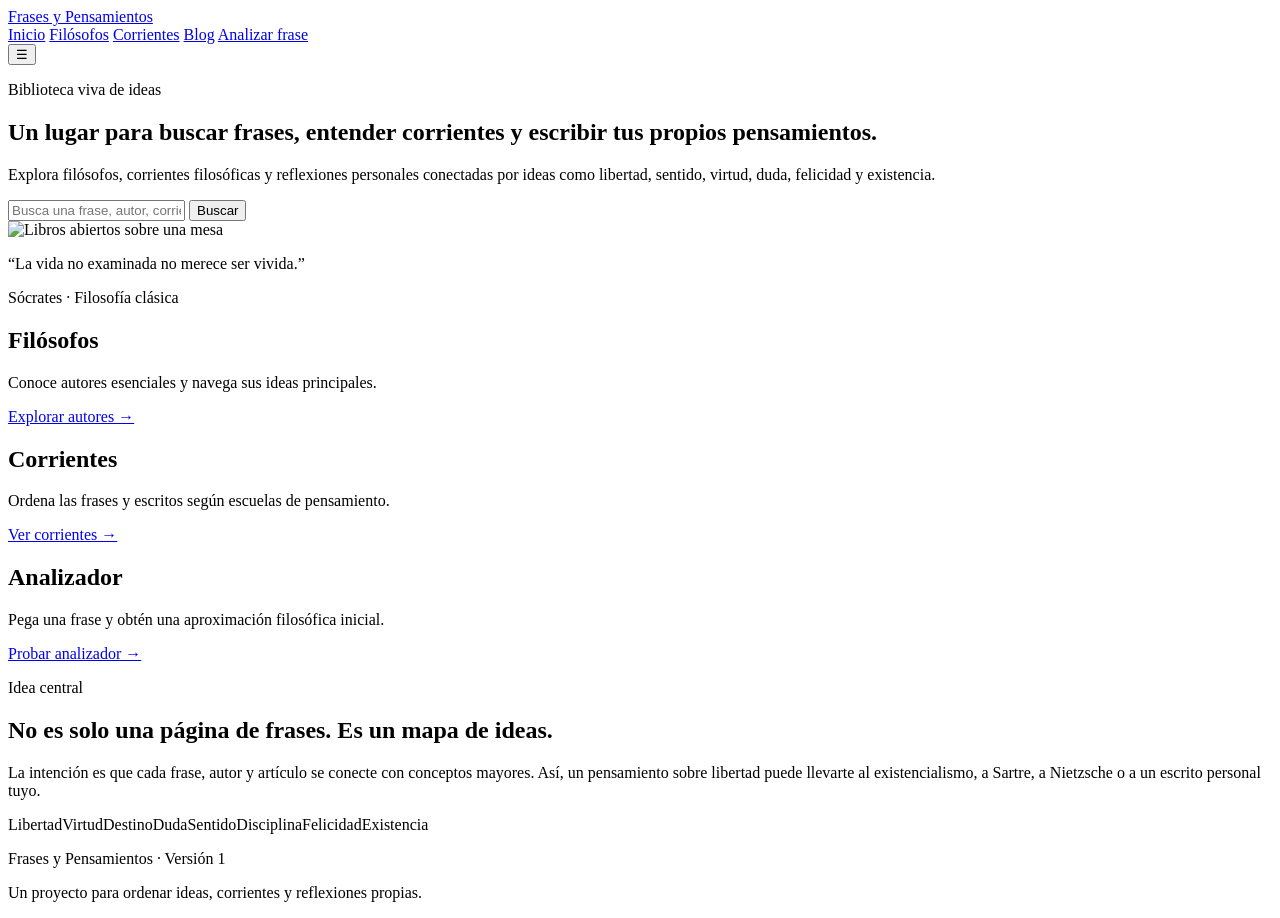
==== index.html @ 65f19bd1 "Crear pagina principal v1" ====
<!DOCTYPE html>
<html lang="es">
<head>
  <meta charset="UTF-8" />
  <meta name="viewport" content="width=device-width, initial-scale=1.0" />
  <title>Frases y Pensamientos</title>
  <link rel="preconnect" href="https://fonts.googleapis.com">
  <link rel="preconnect" href="https://fonts.gstatic.com" crossorigin>
  <link href="https://fonts.googleapis.com/css2?family=Cormorant+Garamond:wght@500;600;700&family=Inter:wght@400;500;600;700&display=swap" rel="stylesheet">
  <link rel="stylesheet" href="styles.css" />
</head>
<body>
  <header class="site-header">
    <a class="brand" href="index.html">Frases y Pensamientos</a>
    <nav class="nav">
      <a href="index.html">Inicio</a>
      <a href="filosofos.html">Filósofos</a>
      <a href="corrientes.html">Corrientes</a>
      <a href="blog.html">Blog</a>
      <a class="nav-cta" href="analizador.html">Analizar frase</a>
    </nav>
    <button class="menu-btn" id="menuBtn">☰</button>
  </header>

  <main>
    <section class="hero">
      <div class="hero-content">
        <p class="eyebrow">Biblioteca viva de ideas</p>
        <h1>Un lugar para buscar frases, entender corrientes y escribir tus propios pensamientos.</h1>
        <p class="hero-text">Explora filósofos, corrientes filosóficas y reflexiones personales conectadas por ideas como libertad, sentido, virtud, duda, felicidad y existencia.</p>
        <div class="search-box large">
          <input id="homeSearch" type="text" placeholder="Busca una frase, autor, corriente o idea..." />
          <button id="homeSearchBtn">Buscar</button>
        </div>
        <div id="homeResults" class="results"></div>
      </div>
      <div class="hero-card">
        <img src="https://images.unsplash.com/photo-1456513080510-7bf3a84b82f8?auto=format&fit=crop&w=900&q=80" alt="Libros abiertos sobre una mesa" />
        <div class="quote-card">
          <p>“La vida no examinada no merece ser vivida.”</p>
          <span>Sócrates · Filosofía clásica</span>
        </div>
      </div>
    </section>

    <section class="section intro-grid">
      <article class="feature-card">
        <h2>Filósofos</h2>
        <p>Conoce autores esenciales y navega sus ideas principales.</p>
        <a href="filosofos.html">Explorar autores →</a>
      </article>
      <article class="feature-card">
        <h2>Corrientes</h2>
        <p>Ordena las frases y escritos según escuelas de pensamiento.</p>
        <a href="corrientes.html">Ver corrientes →</a>
      </article>
      <article class="feature-card">
        <h2>Analizador</h2>
        <p>Pega una frase y obtén una aproximación filosófica inicial.</p>
        <a href="analizador.html">Probar analizador →</a>
      </article>
    </section>

    <section class="section split-section">
      <div>
        <p class="eyebrow">Idea central</p>
        <h2>No es solo una página de frases. Es un mapa de ideas.</h2>
        <p>La intención es que cada frase, autor y artículo se conecte con conceptos mayores. Así, un pensamiento sobre libertad puede llevarte al existencialismo, a Sartre, a Nietzsche o a un escrito personal tuyo.</p>
      </div>
      <div class="concept-cloud">
        <span>Libertad</span><span>Virtud</span><span>Destino</span><span>Duda</span><span>Sentido</span><span>Disciplina</span><span>Felicidad</span><span>Existencia</span>
      </div>
    </section>
  </main>

  <footer class="footer">
    <p>Frases y Pensamientos · Versión 1</p>
    <p>Un proyecto para ordenar ideas, corrientes y reflexiones propias.</p>
  </footer>

  <script src="script.js"></script>
</body>
</html>
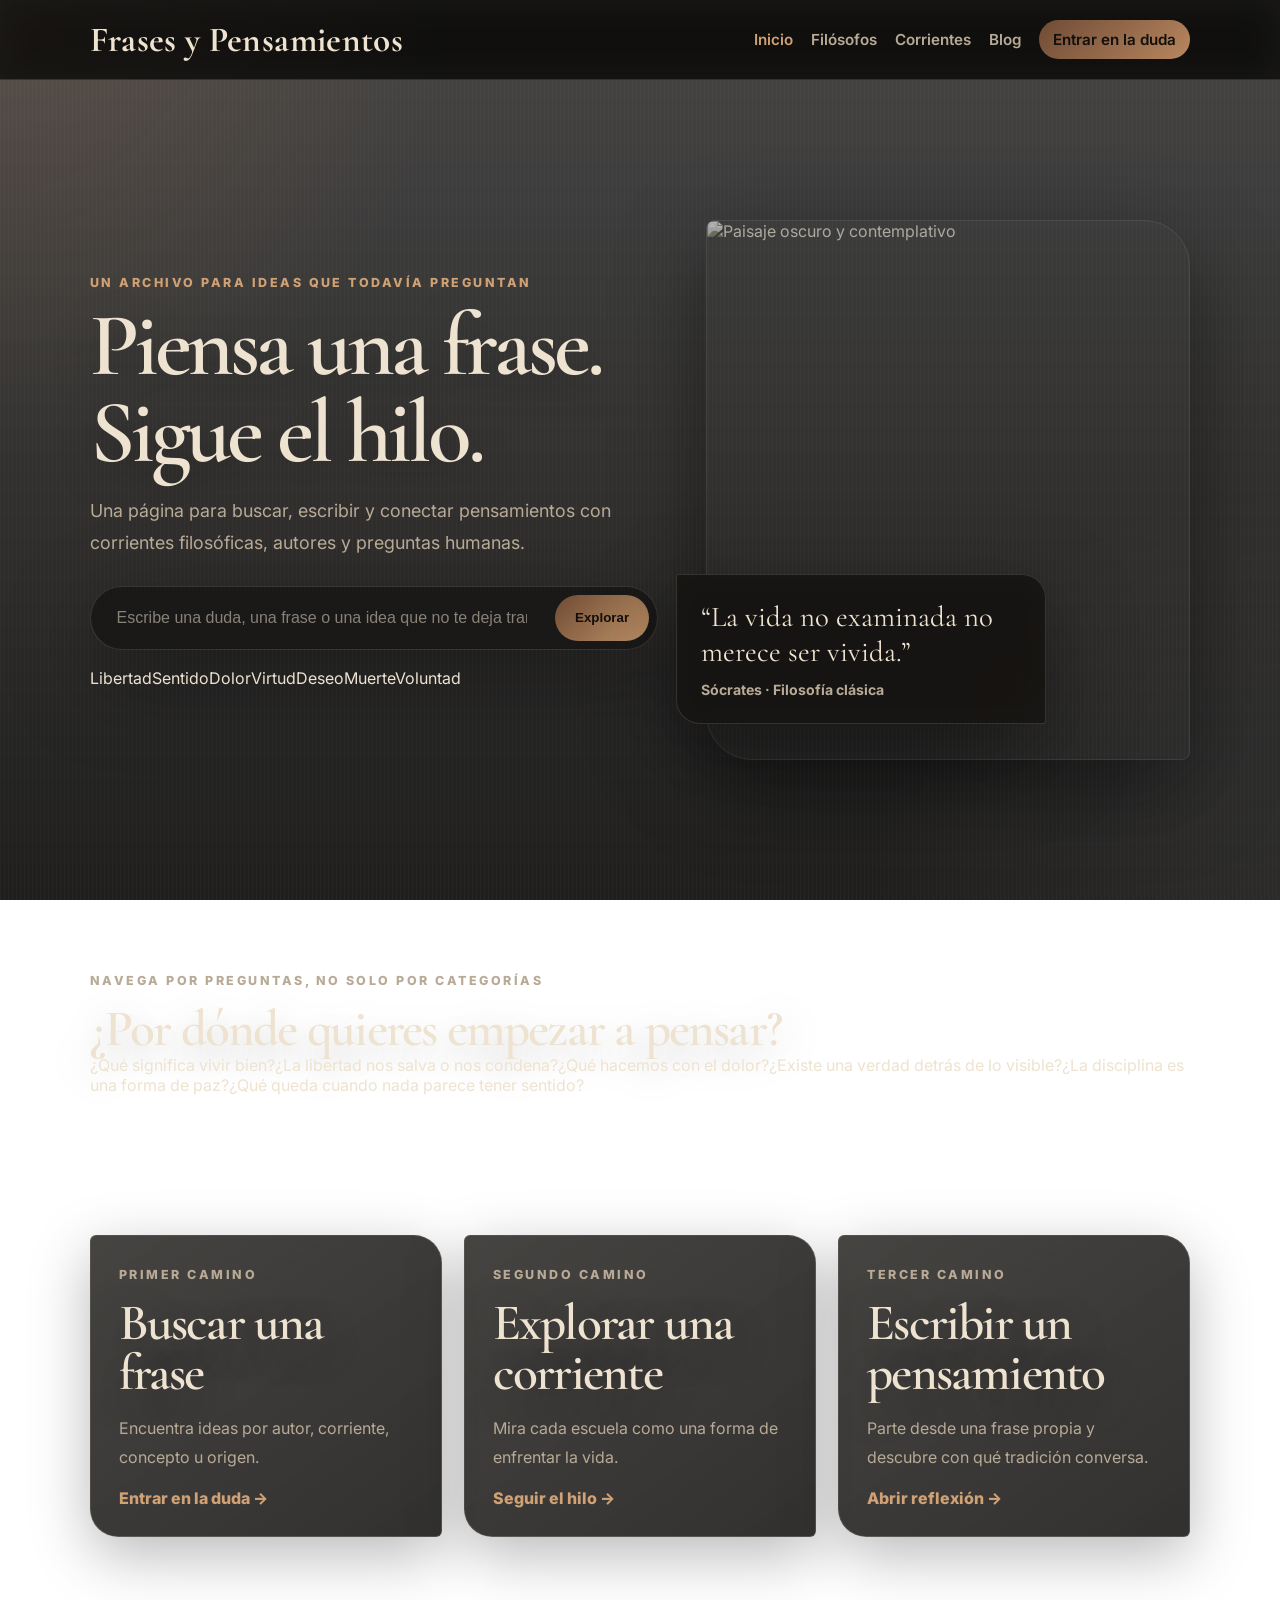
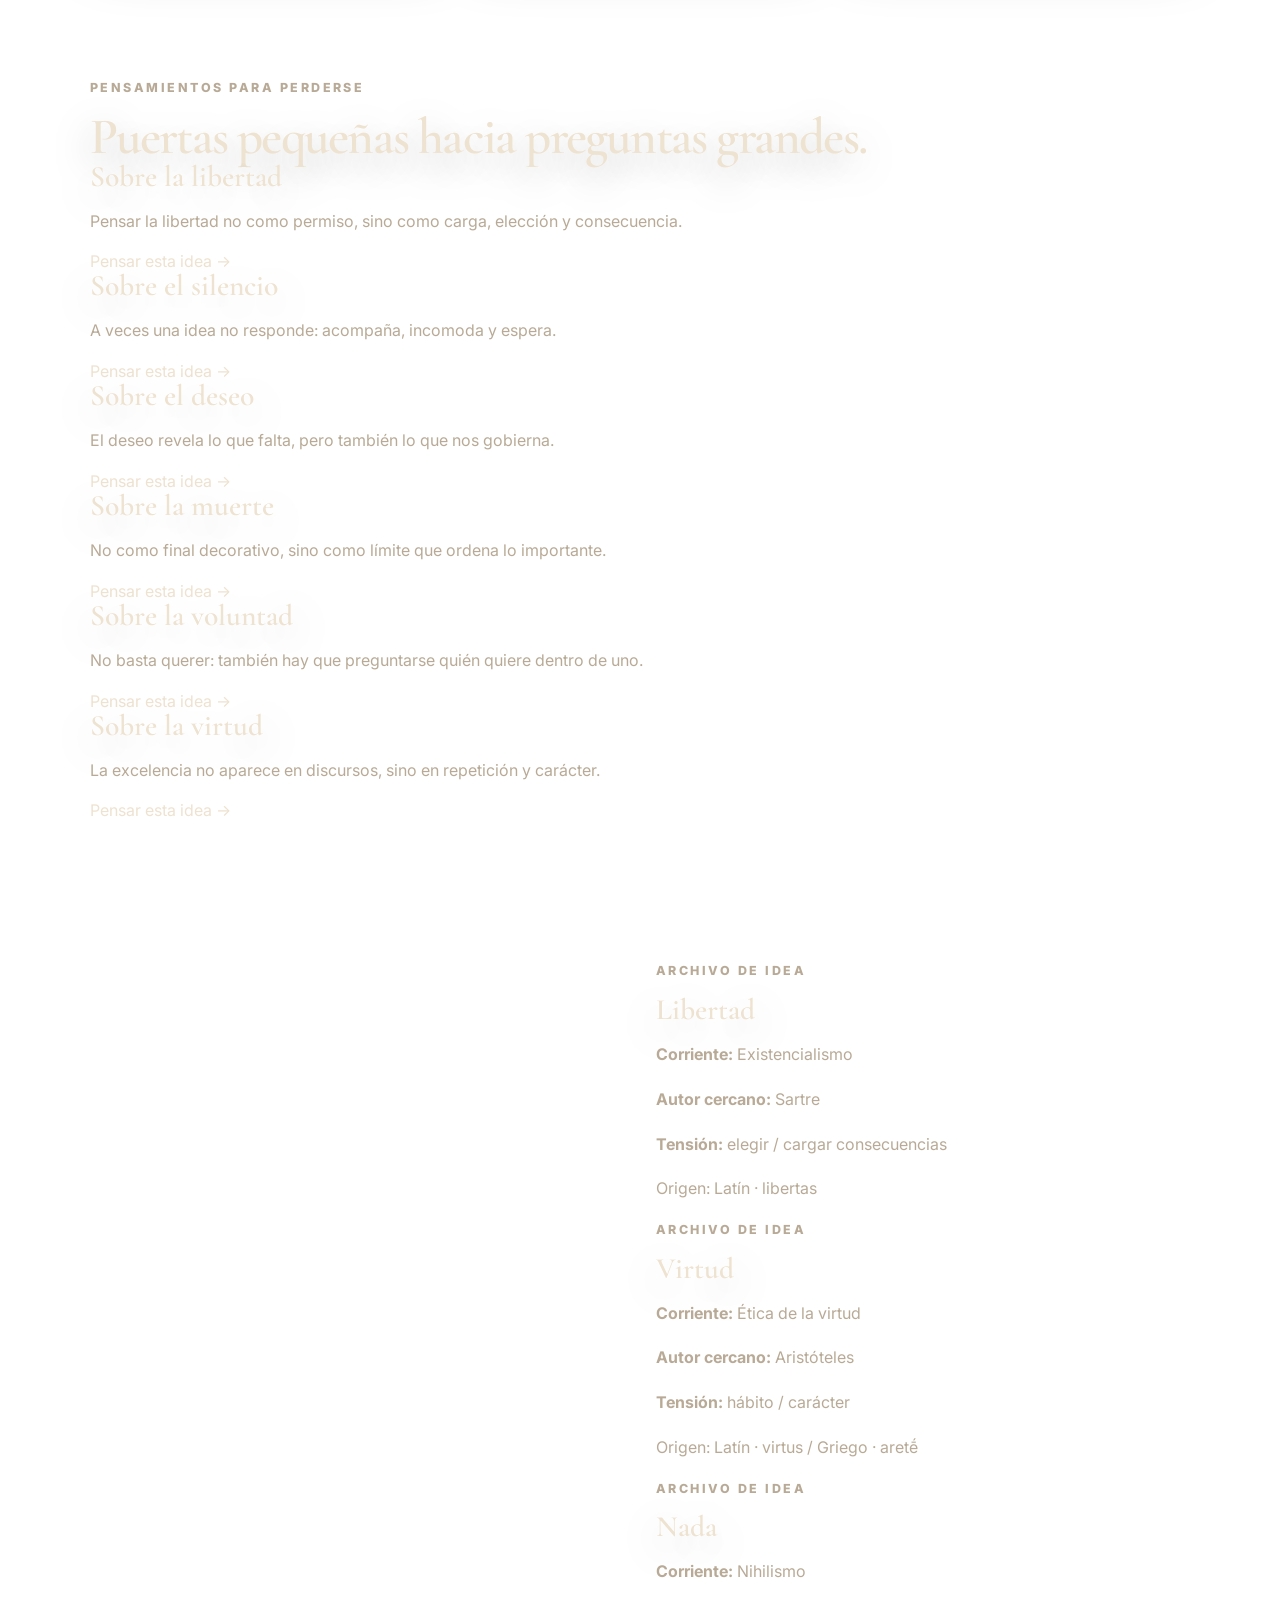
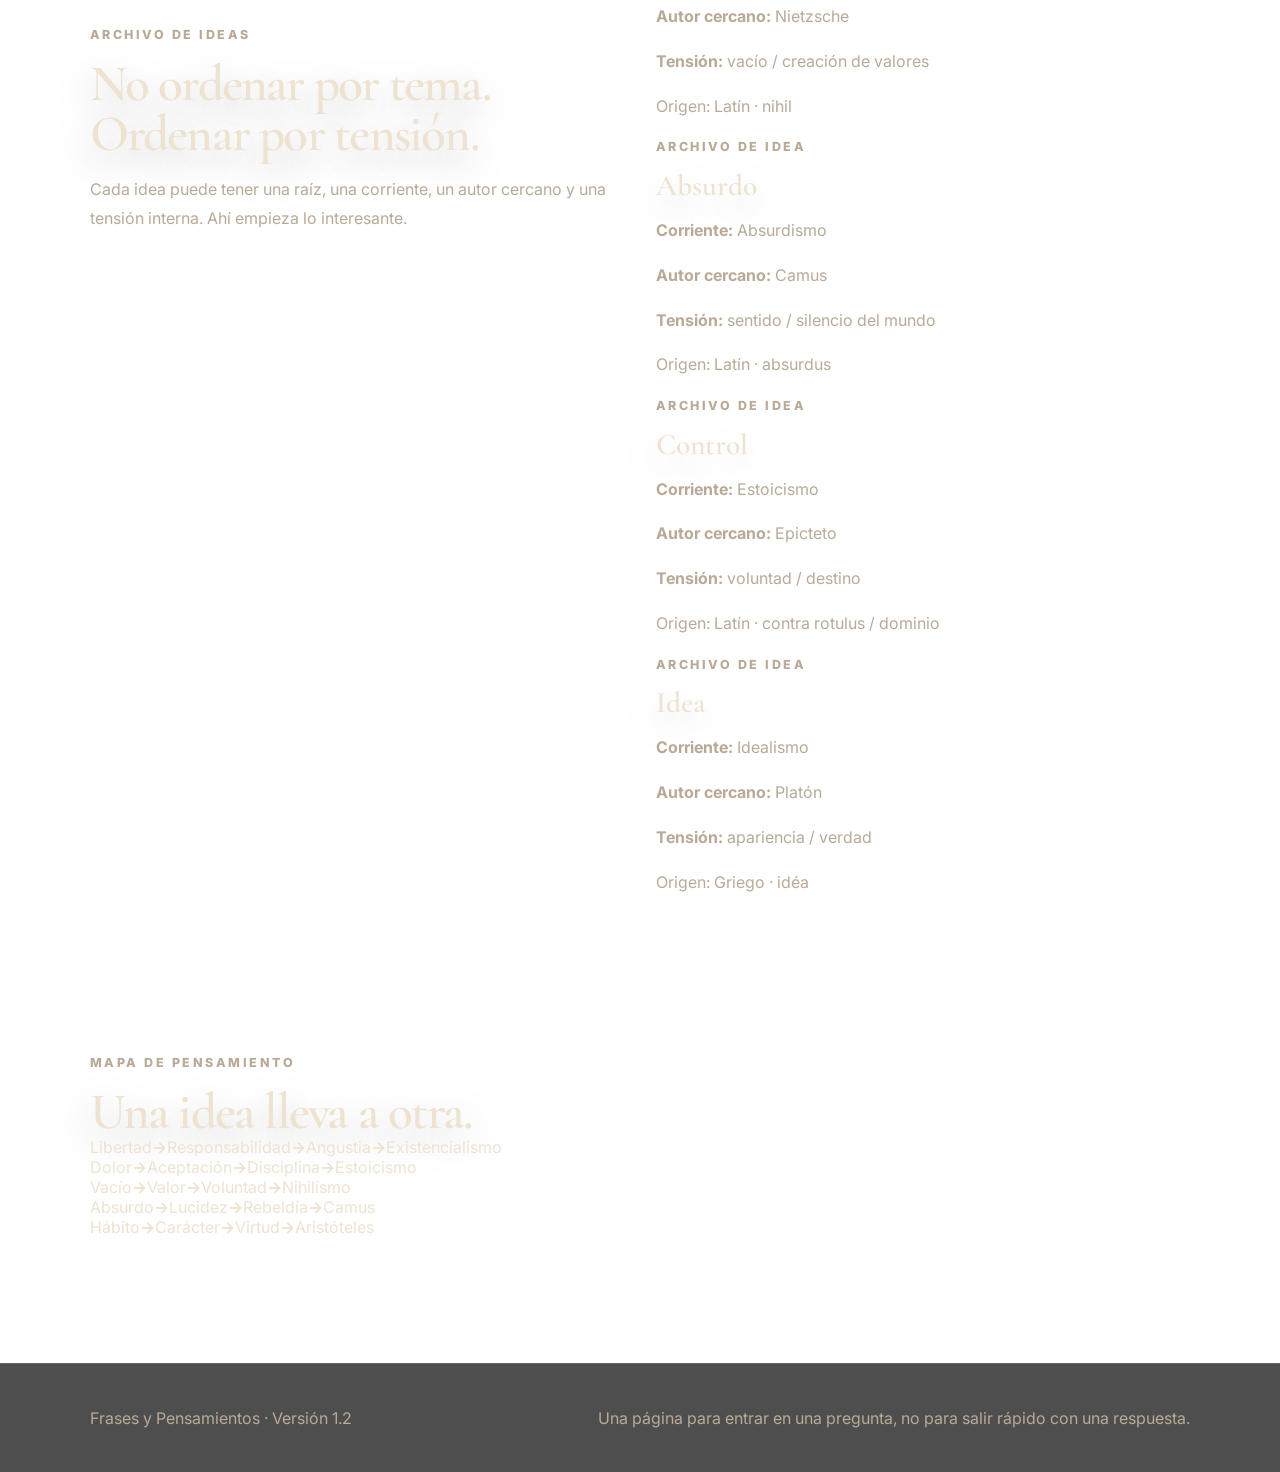
==== commit a73ccd18: "Rediseñar portada reflexiva v1.2" ====
--- a/index.html
+++ b/index.html
@@ -6,76 +6,98 @@
   <title>Frases y Pensamientos</title>
   <link rel="preconnect" href="https://fonts.googleapis.com">
   <link rel="preconnect" href="https://fonts.gstatic.com" crossorigin>
-  <link href="https://fonts.googleapis.com/css2?family=Cormorant+Garamond:wght@500;600;700&family=Inter:wght@400;500;600;700&display=swap" rel="stylesheet">
+  <link href="https://fonts.googleapis.com/css2?family=Caveat:wght@500;600;700&family=Cormorant+Garamond:wght@500;600;700&family=Inter:wght@400;500;600;700&display=swap" rel="stylesheet">
   <link rel="stylesheet" href="styles.css" />
 </head>
 <body>
   <header class="site-header">
     <a class="brand" href="index.html">Frases y Pensamientos</a>
     <nav class="nav">
-      <a href="index.html">Inicio</a>
+      <a class="active" href="index.html">Inicio</a>
       <a href="filosofos.html">Filósofos</a>
       <a href="corrientes.html">Corrientes</a>
       <a href="blog.html">Blog</a>
-      <a class="nav-cta" href="analizador.html">Analizar frase</a>
+      <a class="nav-cta" href="analizador.html">Entrar en la duda</a>
     </nav>
     <button class="menu-btn" id="menuBtn">☰</button>
   </header>
 
   <main>
-    <section class="hero">
+    <section class="hero compact-hero">
       <div class="hero-content">
-        <p class="eyebrow">Biblioteca viva de ideas</p>
-        <h1>Un lugar para buscar frases, entender corrientes y escribir tus propios pensamientos.</h1>
-        <p class="hero-text">Explora filósofos, corrientes filosóficas y reflexiones personales conectadas por ideas como libertad, sentido, virtud, duda, felicidad y existencia.</p>
+        <p class="eyebrow">Un archivo para ideas que todavía preguntan</p>
+        <h1>Piensa una frase. Sigue el hilo.</h1>
+        <p class="hero-text">Una página para buscar, escribir y conectar pensamientos con corrientes filosóficas, autores y preguntas humanas.</p>
         <div class="search-box large">
-          <input id="homeSearch" type="text" placeholder="Busca una frase, autor, corriente o idea..." />
-          <button id="homeSearchBtn">Buscar</button>
+          <input id="homeSearch" type="text" placeholder="Escribe una duda, una frase o una idea que no te deja tranquilo..." />
+          <button id="homeSearchBtn">Explorar</button>
+        </div>
+        <div class="quick-topics">
+          <span>Libertad</span><span>Sentido</span><span>Dolor</span><span>Virtud</span><span>Deseo</span><span>Muerte</span><span>Voluntad</span>
         </div>
         <div id="homeResults" class="results"></div>
       </div>
-      <div class="hero-card">
-        <img src="https://images.unsplash.com/photo-1456513080510-7bf3a84b82f8?auto=format&fit=crop&w=900&q=80" alt="Libros abiertos sobre una mesa" />
-        <div class="quote-card">
-          <p>“La vida no examinada no merece ser vivida.”</p>
-          <span>Sócrates · Filosofía clásica</span>
+      <div class="hero-card thought-hero-card">
+        <img src="https://images.unsplash.com/photo-1500530855697-b586d89ba3ee?auto=format&fit=crop&w=1000&q=80" alt="Paisaje oscuro y contemplativo" />
+        <div class="quote-card daily-card">
+          <p id="dailyQuote">“La vida no examinada no merece ser vivida.”</p>
+          <span id="dailyAuthor">Sócrates · Filosofía clásica</span>
         </div>
       </div>
     </section>
 
-    <section class="section intro-grid">
+    <section class="section question-section">
+      <p class="eyebrow">Navega por preguntas, no solo por categorías</p>
+      <h2>¿Por dónde quieres empezar a pensar?</h2>
+      <div id="questionGrid" class="question-grid"></div>
+    </section>
+
+    <section class="section intro-grid path-grid">
       <article class="feature-card">
-        <h2>Filósofos</h2>
-        <p>Conoce autores esenciales y navega sus ideas principales.</p>
-        <a href="filosofos.html">Explorar autores →</a>
+        <p class="eyebrow">Primer camino</p>
+        <h2>Buscar una frase</h2>
+        <p>Encuentra ideas por autor, corriente, concepto u origen.</p>
+        <a href="analizador.html">Entrar en la duda →</a>
       </article>
       <article class="feature-card">
-        <h2>Corrientes</h2>
-        <p>Ordena las frases y escritos según escuelas de pensamiento.</p>
-        <a href="corrientes.html">Ver corrientes →</a>
+        <p class="eyebrow">Segundo camino</p>
+        <h2>Explorar una corriente</h2>
+        <p>Mira cada escuela como una forma de enfrentar la vida.</p>
+        <a href="corrientes.html">Seguir el hilo →</a>
       </article>
       <article class="feature-card">
-        <h2>Analizador</h2>
-        <p>Pega una frase y obtén una aproximación filosófica inicial.</p>
-        <a href="analizador.html">Probar analizador →</a>
+        <p class="eyebrow">Tercer camino</p>
+        <h2>Escribir un pensamiento</h2>
+        <p>Parte desde una frase propia y descubre con qué tradición conversa.</p>
+        <a href="blog.html">Abrir reflexión →</a>
       </article>
+    </section>
+
+    <section class="section">
+      <p class="eyebrow">Pensamientos para perderse</p>
+      <h2>Puertas pequeñas hacia preguntas grandes.</h2>
+      <div id="doorGrid" class="door-grid"></div>
     </section>
 
     <section class="section split-section">
       <div>
-        <p class="eyebrow">Idea central</p>
-        <h2>No es solo una página de frases. Es un mapa de ideas.</h2>
-        <p>La intención es que cada frase, autor y artículo se conecte con conceptos mayores. Así, un pensamiento sobre libertad puede llevarte al existencialismo, a Sartre, a Nietzsche o a un escrito personal tuyo.</p>
+        <p class="eyebrow">Archivo de ideas</p>
+        <h2>No ordenar por tema. Ordenar por tensión.</h2>
+        <p>Cada idea puede tener una raíz, una corriente, un autor cercano y una tensión interna. Ahí empieza lo interesante.</p>
       </div>
-      <div class="concept-cloud">
-        <span>Libertad</span><span>Virtud</span><span>Destino</span><span>Duda</span><span>Sentido</span><span>Disciplina</span><span>Felicidad</span><span>Existencia</span>
-      </div>
+      <div id="archiveGrid" class="archive-grid"></div>
+    </section>
+
+    <section class="section map-section">
+      <p class="eyebrow">Mapa de pensamiento</p>
+      <h2>Una idea lleva a otra.</h2>
+      <div id="mapGrid" class="map-grid"></div>
     </section>
   </main>
 
   <footer class="footer">
-    <p>Frases y Pensamientos · Versión 1</p>
-    <p>Un proyecto para ordenar ideas, corrientes y reflexiones propias.</p>
+    <p>Frases y Pensamientos · Versión 1.2</p>
+    <p>Una página para entrar en una pregunta, no para salir rápido con una respuesta.</p>
   </footer>
 
   <script src="script.js"></script>
--- a/styles.css
+++ b/styles.css
@@ -0,0 +1,254 @@
+:root {
+  --bg: #151413;
+  --bg-soft: #211f1d;
+  --text: #eee2d0;
+  --muted: #b8aa96;
+  --line: rgba(238, 226, 208, 0.14);
+  --accent: #b8875f;
+  --accent-dark: #d0a174;
+  --card: rgba(34, 32, 30, 0.78);
+  --shadow: 0 28px 90px rgba(0, 0, 0, 0.42);
+}
+
+* { box-sizing: border-box; }
+
+body {
+  margin: 0;
+  font-family: 'Inter', system-ui, sans-serif;
+  color: var(--text);
+  background:
+    linear-gradient(rgba(12, 11, 10, 0.76), rgba(12, 11, 10, 0.92)),
+    url('https://images.unsplash.com/photo-1518005020951-eccb494ad742?auto=format&fit=crop&w=1800&q=80');
+  background-size: cover;
+  background-attachment: fixed;
+  background-position: center;
+  min-height: 100vh;
+}
+
+body::before {
+  content: '';
+  position: fixed;
+  inset: 0;
+  pointer-events: none;
+  background:
+    radial-gradient(circle at top left, rgba(184, 135, 95, .18), transparent 28rem),
+    radial-gradient(circle at bottom right, rgba(255, 255, 255, .06), transparent 26rem),
+    repeating-linear-gradient(90deg, rgba(255,255,255,.025) 0 1px, transparent 1px 4px);
+  mix-blend-mode: screen;
+}
+
+img { max-width: 100%; display: block; }
+a { color: inherit; text-decoration: none; }
+
+.site-header {
+  position: sticky;
+  top: 0;
+  z-index: 20;
+  display: flex;
+  align-items: center;
+  justify-content: space-between;
+  gap: 24px;
+  padding: 18px 7vw;
+  background: rgba(14, 13, 12, 0.78);
+  backdrop-filter: blur(18px);
+  border-bottom: 1px solid var(--line);
+}
+
+.brand {
+  font-family: 'Cormorant Garamond', serif;
+  font-size: clamp(1.6rem, 3vw, 2.2rem);
+  font-weight: 700;
+  letter-spacing: 0.01em;
+  color: var(--text);
+}
+
+.nav { display: flex; align-items: center; gap: 18px; font-size: 0.95rem; }
+.nav a { color: var(--muted); font-weight: 600; }
+.nav a:hover, .nav a.active { color: var(--accent-dark); }
+.nav-cta {
+  padding: 10px 14px;
+  border-radius: 999px;
+  background: linear-gradient(135deg, #6f4b35, #b8875f);
+  color: #120f0c !important;
+}
+
+.menu-btn { display: none; border: 0; background: transparent; color: var(--text); font-size: 1.8rem; }
+main { padding: 0 7vw 56px; position: relative; z-index: 1; }
+
+.hero {
+  display: grid;
+  grid-template-columns: 1.08fr 0.92fr;
+  gap: 48px;
+  align-items: center;
+  min-height: calc(100vh - 80px);
+  padding: 42px 0;
+}
+
+.eyebrow {
+  margin: 0 0 12px;
+  color: var(--accent-dark);
+  font-size: 0.78rem;
+  font-weight: 800;
+  text-transform: uppercase;
+  letter-spacing: 0.2em;
+}
+
+h1, h2, h3 {
+  font-family: 'Cormorant Garamond', 'Georgia', serif;
+  line-height: 0.98;
+  margin: 0;
+  font-weight: 600;
+  text-shadow: 0 12px 40px rgba(0,0,0,.36);
+}
+
+h1 { font-size: clamp(3.2rem, 7vw, 6.9rem); letter-spacing: -0.045em; }
+h2 { font-size: clamp(2.3rem, 4vw, 4.1rem); letter-spacing: -0.035em; }
+h3 { font-size: 1.85rem; }
+
+.hero-text, .section p, .page-intro p, .card p { color: var(--muted); line-height: 1.8; }
+.hero-text { max-width: 720px; font-size: 1.12rem; }
+
+.search-box {
+  display: flex;
+  gap: 10px;
+  margin: 26px 0 18px;
+  padding: 8px;
+  border: 1px solid var(--line);
+  background: rgba(20, 19, 18, 0.72);
+  border-radius: 999px;
+  box-shadow: var(--shadow);
+}
+.search-box input {
+  flex: 1;
+  border: 0;
+  outline: 0;
+  background: transparent;
+  padding: 14px 18px;
+  font-size: 1rem;
+  color: var(--text);
+}
+.search-box input::placeholder, textarea::placeholder { color: rgba(238,226,208,.52); }
+button, .button {
+  border: 0;
+  border-radius: 999px;
+  padding: 12px 20px;
+  background: linear-gradient(135deg, #6f4b35, #c29568);
+  color: #120f0c;
+  font-weight: 900;
+  cursor: pointer;
+}
+button:hover, .button:hover { filter: brightness(1.08); }
+
+.hero-card { position: relative; }
+.hero-card img {
+  width: 100%;
+  min-height: 540px;
+  object-fit: cover;
+  border-radius: 8px 46px 8px 46px;
+  box-shadow: var(--shadow);
+  filter: grayscale(.52) sepia(.18) saturate(.68) contrast(1.05) brightness(.7);
+  border: 1px solid var(--line);
+}
+.quote-card {
+  position: absolute;
+  left: -30px;
+  bottom: 36px;
+  max-width: 370px;
+  padding: 24px;
+  background: rgba(24, 22, 20, 0.88);
+  backdrop-filter: blur(16px);
+  border: 1px solid var(--line);
+  border-radius: 3px 24px 3px 24px;
+  box-shadow: var(--shadow);
+}
+.quote-card p { font-family: 'Cormorant Garamond', serif; font-size: 1.8rem; margin: 0 0 10px; color: var(--text); }
+.quote-card span { color: var(--muted); font-weight: 700; font-size: 0.88rem; }
+
+.section { padding: 70px 0; }
+.intro-grid, .cards-grid, .blog-grid { display: grid; grid-template-columns: repeat(3, 1fr); gap: 22px; }
+.feature-card, .card, .result-item, .analyzer-panel {
+  background:
+    linear-gradient(145deg, rgba(39,37,34,.86), rgba(21,20,19,.88));
+  border: 1px solid var(--line);
+  border-radius: 6px 28px 6px 28px;
+  padding: 28px;
+  box-shadow: 0 18px 60px rgba(0, 0, 0, 0.28);
+}
+.feature-card a { color: var(--accent-dark); font-weight: 800; }
+
+.split-section { display: grid; grid-template-columns: 1fr 1fr; gap: 32px; align-items: center; }
+.concept-cloud { display: flex; flex-wrap: wrap; gap: 14px; }
+.concept-cloud span, .tag {
+  border: 1px solid var(--line);
+  border-radius: 999px;
+  padding: 12px 16px;
+  background: rgba(10,10,10,0.25);
+  color: var(--accent-dark);
+  font-weight: 800;
+}
+
+.page-intro { padding: 68px 0 28px; max-width: 900px; }
+.page-intro h1 { font-size: clamp(3.1rem, 6vw, 5.8rem); }
+.page-tools { margin: 22px 0 34px; max-width: 760px; }
+.card img { width: 100%; height: 230px; object-fit: cover; border-radius: 4px 24px 4px 24px; margin-bottom: 20px; filter: grayscale(.55) sepia(.12) saturate(.65) contrast(1.05) brightness(.78); border: 1px solid var(--line); }
+.card-meta { display: flex; flex-wrap: wrap; gap: 8px; margin: 14px 0; }
+.small { font-size: .9rem; color: var(--muted); }
+
+.results { display: grid; gap: 14px; margin-top: 18px; }
+.result-item h3 { margin-bottom: 8px; }
+.result-type { color: var(--accent-dark); font-weight: 900; font-size: .72rem; letter-spacing: .13em; text-transform: uppercase; }
+
+.analyzer-panel textarea {
+  width: 100%;
+  min-height: 170px;
+  border: 1px solid var(--line);
+  background: rgba(11,10,10,.34);
+  color: var(--text);
+  border-radius: 4px 22px 4px 22px;
+  padding: 18px;
+  outline: 0;
+  font-family: 'Inter', system-ui, sans-serif;
+  font-size: 1rem;
+  resize: vertical;
+}
+.score-list { display: grid; gap: 12px; margin-top: 22px; }
+.score-row { background: rgba(255,255,255,.04); border: 1px solid var(--line); padding: 16px; border-radius: 18px; }
+.score-bar { height: 9px; background: rgba(238,226,208,.1); border-radius: 99px; overflow: hidden; margin-top: 10px; }
+.score-fill { height: 100%; background: var(--accent-dark); border-radius: 99px; }
+
+.footer {
+  position: relative;
+  z-index: 1;
+  border-top: 1px solid var(--line);
+  padding: 28px 7vw;
+  color: var(--muted);
+  display: flex;
+  justify-content: space-between;
+  gap: 20px;
+  background: rgba(12,11,10,.72);
+}
+
+@media (max-width: 900px) {
+  .menu-btn { display: block; }
+  .nav {
+    display: none;
+    position: absolute;
+    top: 72px;
+    left: 7vw;
+    right: 7vw;
+    flex-direction: column;
+    align-items: flex-start;
+    padding: 18px;
+    background: var(--bg-soft);
+    border: 1px solid var(--line);
+    border-radius: 22px;
+    box-shadow: var(--shadow);
+  }
+  .nav.open { display: flex; }
+  .hero, .split-section { grid-template-columns: 1fr; min-height: auto; }
+  .hero-card img { min-height: 360px; }
+  .quote-card { position: static; margin-top: 16px; max-width: none; }
+  .intro-grid, .cards-grid, .blog-grid { grid-template-columns: 1fr; }
+  .search-box { border-radius: 24px; flex-direction: column; }
+  .footer { flex-direction: column; }
+}
